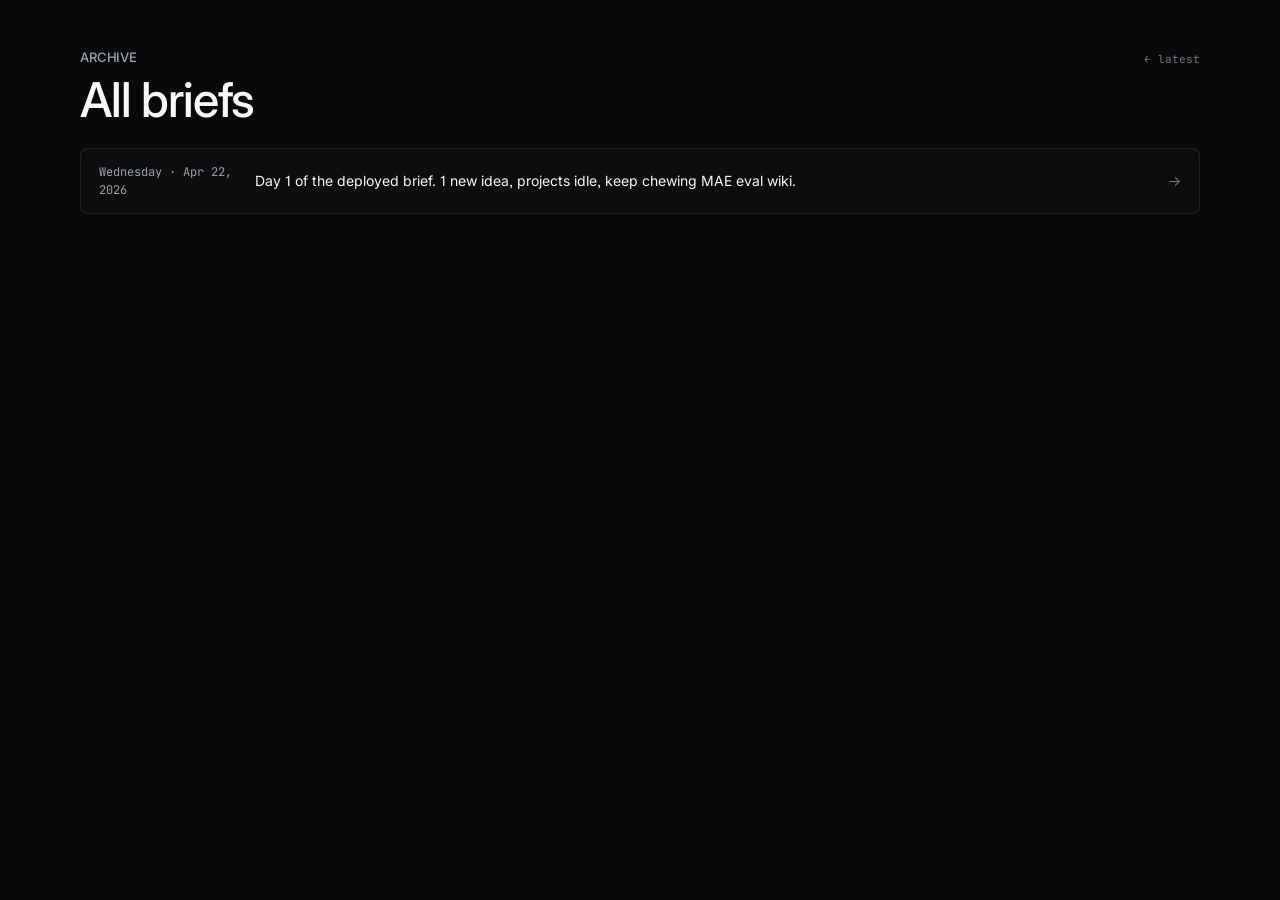
==== archive.html @ a748dc1f "init: data-driven morning brief dashboard v1" ====
<!DOCTYPE html>
<html lang="en">
<head>
<meta charset="UTF-8">
<meta name="viewport" content="width=device-width, initial-scale=1.0">
<title>Morning Brief — Archive</title>
<link rel="icon" href="data:image/svg+xml,%3Csvg xmlns='http://www.w3.org/2000/svg' viewBox='0 0 100 100'%3E%3Ctext y='.9em' font-size='90'%3E🌅%3C/text%3E%3C/svg%3E">
<link href="https://fonts.googleapis.com/css2?family=Inter:wght@300;400;500;600&family=JetBrains+Mono:wght@400;500&display=swap" rel="stylesheet">
<link rel="stylesheet" href="./assets/style.css">
</head>
<body>
<div class="container">
  <div class="header">
    <div class="date-line">Archive</div>
    <div class="stamp"><a href="./index.html">← latest</a></div>
  </div>
  <h1>All briefs</h1>
  <div id="list"><div class="loading">loading…</div></div>
</div>
<script>
const esc = s => String(s ?? "").replace(/[&<>"']/g, c => ({"&":"&amp;","<":"&lt;",">":"&gt;","\"":"&quot;","'":"&#39;"}[c]));
fetch("./data/index.json", { cache: "no-cache" })
  .then(r => r.json())
  .then(idx => {
    const items = (idx.briefs || []).sort((a,b) => b.date.localeCompare(a.date));
    document.getElementById("list").innerHTML = items.length === 0
      ? `<div class="loading">No briefs yet.</div>`
      : `<div class="archive-list">${items.map(b => `
          <a class="archive-item" href="./index.html?date=${esc(b.date)}">
            <span class="archive-date">${esc(b.date_display || b.date)}</span>
            <span class="archive-tldr">${esc(b.tldr_short || b.tldr || "")}</span>
            <span class="archive-arrow">→</span>
          </a>`).join("")}</div>`;
  })
  .catch(e => {
    document.getElementById("list").innerHTML = `<div class="error">Could not load archive: ${esc(e.message)}</div>`;
  });
</script>
</body>
</html>
---- assets/style.css ----
:root {
  --bg: #08090a;
  --panel: #0f1011;
  --surface: #191a1b;
  --surface-hi: #28282c;
  --text: #f7f8f8;
  --text-2: #d0d6e0;
  --text-3: #9ba0a8;
  --text-4: #72767d;
  --accent: #7170ff;
  --accent-bg: #5e6ad2;
  --border: rgba(255,255,255,0.08);
  --border-subtle: rgba(255,255,255,0.05);
  --green: #27a644;
  --amber: #f0b429;
  --rose: #f472b6;
  --emerald: #10b981;
}
* { box-sizing: border-box; margin: 0; padding: 0; }
html, body { background: var(--bg); color: var(--text); }
body {
  font-family: 'Inter', system-ui, -apple-system, 'Segoe UI', Roboto, sans-serif;
  font-feature-settings: "cv01", "ss03";
  font-weight: 400;
  line-height: 1.5;
  padding: 48px 32px;
  min-height: 100vh;
}
.container { max-width: 1120px; margin: 0 auto; }
.mono, code { font-family: 'JetBrains Mono', ui-monospace, SFMono-Regular, Menlo, Monaco, Consolas, monospace; }

/* Header */
.header { display: flex; justify-content: space-between; align-items: flex-end; margin-bottom: 8px; flex-wrap: wrap; gap: 12px; }
.date-line { font-size: 13px; font-weight: 510; color: var(--text-3); letter-spacing: -0.13px; text-transform: uppercase; }
.stamp { font-size: 11px; color: var(--text-4); font-family: 'JetBrains Mono', monospace; }
.stamp a { color: var(--text-4); text-decoration: none; margin-left: 12px; }
.stamp a:hover { color: var(--accent); }
h1 {
  font-size: 48px; font-weight: 510; line-height: 1.0;
  letter-spacing: -1.056px; color: var(--text);
  margin: 8px 0 24px 0;
}

/* TL;DR */
.tldr {
  background: rgba(113,112,255,0.06);
  border: 1px solid rgba(113,112,255,0.2);
  border-left: 3px solid var(--accent);
  padding: 16px 20px;
  border-radius: 8px;
  margin-bottom: 40px;
}
.tldr-label { font-size: 11px; font-weight: 590; color: var(--accent); letter-spacing: 0.5px; text-transform: uppercase; margin-bottom: 6px; }
.tldr-text { font-size: 17px; font-weight: 400; line-height: 1.5; color: var(--text); }
.tldr-text strong { font-weight: 590; }

/* Sections */
.section { margin-bottom: 40px; }
.section-head {
  display: flex; align-items: center; gap: 10px;
  margin-bottom: 16px;
  padding-bottom: 10px;
  border-bottom: 1px solid var(--border-subtle);
}
.section-icon { font-size: 16px; }
.section-title {
  font-size: 13px; font-weight: 590;
  color: var(--text-2);
  letter-spacing: 0.3px;
  text-transform: uppercase;
}
.section-meta { margin-left: auto; font-size: 11px; color: var(--text-4); font-family: 'JetBrains Mono', monospace; }

/* Focus cards (top 3) */
.focus-grid { display: grid; grid-template-columns: repeat(3, 1fr); gap: 12px; }
.focus-card {
  background: rgba(255,255,255,0.02);
  border: 1px solid var(--border);
  border-radius: 12px;
  padding: 20px;
  transition: background 0.2s;
}
.focus-card:hover { background: rgba(255,255,255,0.04); }
.focus-num { font-family: 'JetBrains Mono', monospace; font-size: 11px; color: var(--text-4); margin-bottom: 8px; }
.focus-title { font-size: 17px; font-weight: 590; letter-spacing: -0.165px; color: var(--text); margin-bottom: 8px; }
.focus-desc { font-size: 14px; color: var(--text-3); line-height: 1.5; }
.focus-tag {
  display: inline-block; margin-top: 12px;
  font-size: 11px; font-weight: 510;
  padding: 2px 8px;
  border-radius: 9999px;
  border: 1px solid var(--border);
  color: var(--text-3);
}

/* Pulse */
.pulse-grid { display: grid; grid-template-columns: 1fr 1fr; gap: 12px; }
.pulse-card {
  background: rgba(255,255,255,0.02);
  border: 1px solid var(--border);
  border-radius: 8px;
  padding: 16px 18px;
}
.pulse-row {
  display: grid; grid-template-columns: 1fr 80px auto; align-items: center; gap: 12px;
  padding: 10px 0;
  border-bottom: 1px solid var(--border-subtle);
  font-size: 14px;
}
.pulse-row.simple { grid-template-columns: 1fr auto; }
.pulse-row:last-child { border-bottom: none; }
.pulse-label { color: var(--text-2); }
.pulse-value { color: var(--text); font-weight: 510; font-family: 'JetBrains Mono', monospace; font-size: 13px; text-align: right; }
.mini-bar { height: 4px; width: 80px; background: var(--surface); border-radius: 2px; overflow: hidden; }
.mini-bar-fill { height: 100%; border-radius: 2px; }
.mini-bar-fill.green { background: var(--green); }
.mini-bar-fill.amber { background: var(--amber); }
.mini-bar-fill.gray { background: var(--text-4); }
.mini-bar-fill.accent { background: var(--accent); }

.dot { display: inline-block; width: 8px; height: 8px; border-radius: 50%; margin-right: 8px; vertical-align: middle; }
.dot.green { background: var(--green); box-shadow: 0 0 8px rgba(39,166,68,0.5); }
.dot.amber { background: var(--amber); }
.dot.gray { background: var(--text-4); }
.dot.rose { background: var(--rose); }
.dot.accent { background: var(--accent); }

/* Projects */
.proj-grid { display: grid; grid-template-columns: repeat(3, 1fr); gap: 12px; }
.proj-tile {
  background: rgba(255,255,255,0.02);
  border: 1px solid var(--border);
  border-radius: 8px;
  padding: 14px 16px;
}
.proj-name { font-size: 14px; font-weight: 590; color: var(--text); margin-bottom: 4px; }
.proj-status { font-size: 12px; color: var(--text-3); margin-bottom: 10px; }
.proj-bar { height: 5px; background: var(--surface-hi); border-radius: 2px; overflow: hidden; }
.proj-bar-fill { height: 100%; background: var(--accent); border-radius: 2px; }
.proj-next { font-size: 12px; color: var(--text-2); margin-top: 8px; padding-top: 8px; border-top: 1px solid var(--border-subtle); }
.proj-next-label { color: var(--text-4); font-family: 'JetBrains Mono', monospace; font-size: 10px; text-transform: uppercase; margin-right: 6px; }

/* Ideas */
.ideas-card {
  background: rgba(255,255,255,0.02);
  border: 1px solid var(--border);
  border-radius: 8px;
  padding: 4px 20px;
}
.idea-item { padding: 16px 0; border-bottom: 1px solid var(--border-subtle); }
.idea-item:last-child { border-bottom: none; }
.idea-title { font-size: 15px; font-weight: 510; color: var(--text); letter-spacing: -0.165px; }
.idea-quote { font-size: 13px; color: var(--text-3); margin-top: 4px; font-style: italic; border-left: 2px solid var(--border); padding-left: 10px; }
.idea-tags { margin-top: 8px; }
.tag {
  display: inline-block; font-size: 11px; color: var(--text-2);
  background: rgba(113,112,255,0.08); padding: 2px 8px;
  border-radius: 4px; margin-right: 4px;
  border: 1px solid rgba(113,112,255,0.15);
  font-family: 'JetBrains Mono', monospace;
}

/* Markdown-style block (fallback) */
.md-block { font-size: 14px; color: var(--text-2); line-height: 1.6; }
.md-block ul { margin-left: 20px; margin-top: 6px; }
.md-block li { margin: 4px 0; }
.md-block strong { color: var(--text); font-weight: 590; }
.md-block a { color: var(--accent); text-decoration: none; }

/* Footer & loading */
.footer { margin-top: 56px; padding-top: 20px; border-top: 1px solid var(--border-subtle); font-size: 12px; color: var(--text-4); text-align: center; }
.footer a { color: var(--accent); text-decoration: none; margin: 0 6px; }
.loading, .error { text-align: center; padding: 120px 20px; color: var(--text-3); font-family: 'JetBrains Mono', monospace; }
.error { color: var(--rose); }

/* Archive page */
.archive-list { display: flex; flex-direction: column; gap: 8px; }
.archive-item {
  display: grid; grid-template-columns: 140px 1fr auto; gap: 16px; align-items: center;
  background: rgba(255,255,255,0.02);
  border: 1px solid var(--border);
  border-radius: 8px;
  padding: 14px 18px;
  text-decoration: none; color: var(--text-2);
  transition: background 0.15s, border-color 0.15s;
}
.archive-item:hover { background: rgba(113,112,255,0.06); border-color: rgba(113,112,255,0.3); }
.archive-date { font-family: 'JetBrains Mono', monospace; font-size: 12px; color: var(--text-3); }
.archive-tldr { font-size: 14px; color: var(--text); }
.archive-arrow { color: var(--text-4); font-size: 14px; }

@media (max-width: 720px) {
  body { padding: 24px 16px; }
  h1 { font-size: 32px; letter-spacing: -0.704px; }
  .focus-grid, .pulse-grid, .proj-grid { grid-template-columns: 1fr; }
  .archive-item { grid-template-columns: 1fr; gap: 4px; }
}
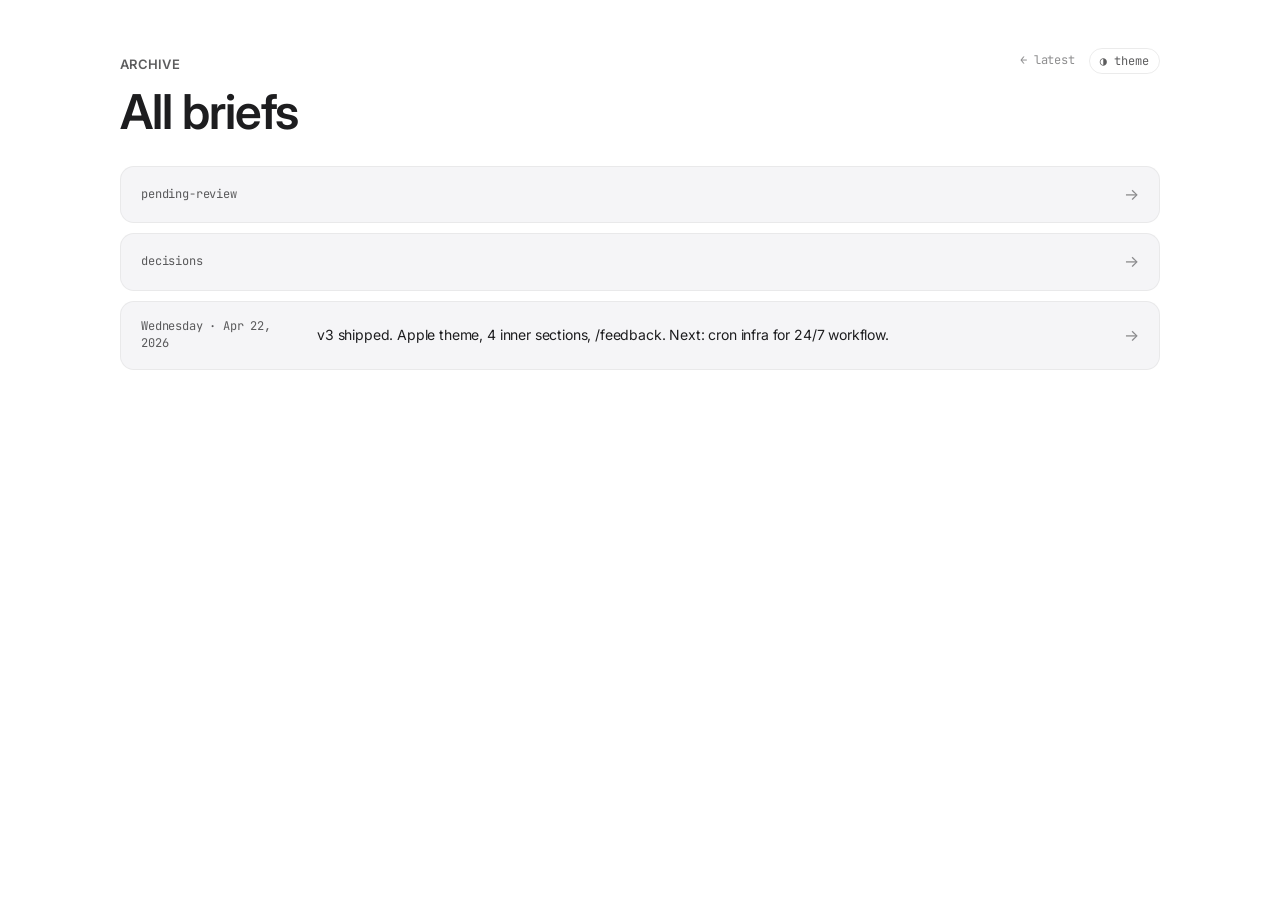
==== commit 901f620f: "v3.0: Apple redesign + inner pages + /feedback + D004-D009 locked - decisions.json: D004 (auto-OS th" ====
--- a/archive.html
+++ b/archive.html
@@ -7,12 +7,16 @@
 <link rel="icon" href="data:image/svg+xml,%3Csvg xmlns='http://www.w3.org/2000/svg' viewBox='0 0 100 100'%3E%3Ctext y='.9em' font-size='90'%3E🌅%3C/text%3E%3C/svg%3E">
 <link href="https://fonts.googleapis.com/css2?family=Inter:wght@300;400;500;600&family=JetBrains+Mono:wght@400;500&display=swap" rel="stylesheet">
 <link rel="stylesheet" href="./assets/style.css">
+<script>(function(){const s=localStorage.getItem("morningbrief.theme");if(s==="light"||s==="dark")document.documentElement.setAttribute("data-theme",s);})();</script>
 </head>
 <body>
 <div class="container">
   <div class="header">
     <div class="date-line">Archive</div>
-    <div class="stamp"><a href="./index.html">← latest</a></div>
+    <div class="stamp">
+      <a href="./index.html">← latest</a>
+      <button class="theme-toggle" onclick="(function(){const c=document.documentElement.getAttribute('data-theme');const os=matchMedia('(prefers-color-scheme: dark)').matches?'dark':'light';const n=c?(c==='dark'?'light':'dark'):(os==='dark'?'light':'dark');document.documentElement.setAttribute('data-theme',n);localStorage.setItem('morningbrief.theme',n);})()">◑ theme</button>
+    </div>
   </div>
   <h1>All briefs</h1>
   <div id="list"><div class="loading">loading…</div></div>
--- a/assets/style.css
+++ b/assets/style.css
@@ -1,105 +1,183 @@
+/* ============================================================
+   Morning Brief v3 — Apple-inspired design system
+   Light-first; dark variants via [data-theme="dark"] / prefers-color-scheme
+   ============================================================ */
+
 :root {
-  --bg: #08090a;
-  --panel: #0f1011;
-  --surface: #191a1b;
-  --surface-hi: #28282c;
-  --text: #f7f8f8;
-  --text-2: #d0d6e0;
-  --text-3: #9ba0a8;
-  --text-4: #72767d;
-  --accent: #7170ff;
-  --accent-bg: #5e6ad2;
-  --border: rgba(255,255,255,0.08);
-  --border-subtle: rgba(255,255,255,0.05);
-  --green: #27a644;
-  --amber: #f0b429;
-  --rose: #f472b6;
+  /* Light (default) */
+  --bg: #ffffff;
+  --bg-alt: #f5f5f7;
+  --panel: #ffffff;
+  --surface: #f5f5f7;
+  --surface-hi: #ededf2;
+  --text: #1d1d1f;
+  --text-2: rgba(29,29,31,0.92);
+  --text-3: rgba(29,29,31,0.72);
+  --text-4: rgba(29,29,31,0.50);
+  --accent: #0071e3;        /* Apple blue */
+  --accent-hover: #0077ed;
+  --accent-soft: rgba(0,113,227,0.08);
+  --border: rgba(0,0,0,0.08);
+  --border-subtle: rgba(0,0,0,0.05);
+  --green: #1d8c3a;
+  --amber: #b87a00;
+  --rose: #c026d3;
   --emerald: #10b981;
-}
+  --shadow-card: 0 1px 2px rgba(0,0,0,0.04), 0 8px 24px rgba(0,0,0,0.06);
+  --shadow-hero: 0 4px 40px rgba(0,0,0,0.08);
+  --radius-pill: 980px;
+  --radius-card: 14px;
+  --radius-small: 8px;
+
+  --font-body: -apple-system, BlinkMacSystemFont, 'SF Pro Text', 'Inter', system-ui, 'Segoe UI', Roboto, sans-serif;
+  --font-display: -apple-system, BlinkMacSystemFont, 'SF Pro Display', 'Inter', system-ui, sans-serif;
+  --font-mono: ui-monospace, 'SF Mono', 'JetBrains Mono', Menlo, Monaco, Consolas, monospace;
+}
+
+[data-theme="dark"] {
+  --bg: #000000;
+  --bg-alt: #101012;
+  --panel: #0f0f11;
+  --surface: #17171a;
+  --surface-hi: #24242a;
+  --text: #f5f5f7;
+  --text-2: rgba(245,245,247,0.86);
+  --text-3: rgba(245,245,247,0.60);
+  --text-4: rgba(245,245,247,0.40);
+  --accent: #2997ff;
+  --accent-hover: #5cb0ff;
+  --accent-soft: rgba(41,151,255,0.12);
+  --border: rgba(255,255,255,0.10);
+  --border-subtle: rgba(255,255,255,0.06);
+  --green: #30d158;
+  --amber: #ffd60a;
+  --rose: #ff375f;
+  --emerald: #30d158;
+  --shadow-card: 0 1px 2px rgba(0,0,0,0.30), 0 8px 32px rgba(0,0,0,0.40);
+  --shadow-hero: 0 4px 60px rgba(0,0,0,0.60);
+}
+
+@media (prefers-color-scheme: dark) {
+  :root:not([data-theme="light"]) {
+    --bg: #000000;
+    --bg-alt: #101012;
+    --panel: #0f0f11;
+    --surface: #17171a;
+    --surface-hi: #24242a;
+    --text: #f5f5f7;
+    --text-2: rgba(245,245,247,0.86);
+    --text-3: rgba(245,245,247,0.60);
+    --text-4: rgba(245,245,247,0.40);
+    --accent: #2997ff;
+    --accent-hover: #5cb0ff;
+    --accent-soft: rgba(41,151,255,0.12);
+    --border: rgba(255,255,255,0.10);
+    --border-subtle: rgba(255,255,255,0.06);
+    --green: #30d158;
+    --amber: #ffd60a;
+    --rose: #ff375f;
+    --emerald: #30d158;
+    --shadow-card: 0 1px 2px rgba(0,0,0,0.30), 0 8px 32px rgba(0,0,0,0.40);
+    --shadow-hero: 0 4px 60px rgba(0,0,0,0.60);
+  }
+}
+
 * { box-sizing: border-box; margin: 0; padding: 0; }
 html, body { background: var(--bg); color: var(--text); }
 body {
-  font-family: 'Inter', system-ui, -apple-system, 'Segoe UI', Roboto, sans-serif;
-  font-feature-settings: "cv01", "ss03";
+  font-family: var(--font-body);
   font-weight: 400;
-  line-height: 1.5;
-  padding: 48px 32px;
+  line-height: 1.47;
+  letter-spacing: -0.01em;
+  padding: 48px 32px 80px;
   min-height: 100vh;
-}
-.container { max-width: 1120px; margin: 0 auto; }
-.mono, code { font-family: 'JetBrains Mono', ui-monospace, SFMono-Regular, Menlo, Monaco, Consolas, monospace; }
-
-/* Header */
-.header { display: flex; justify-content: space-between; align-items: flex-end; margin-bottom: 8px; flex-wrap: wrap; gap: 12px; }
-.date-line { font-size: 13px; font-weight: 510; color: var(--text-3); letter-spacing: -0.13px; text-transform: uppercase; }
-.stamp { font-size: 11px; color: var(--text-4); font-family: 'JetBrains Mono', monospace; }
-.stamp a { color: var(--text-4); text-decoration: none; margin-left: 12px; }
+  -webkit-font-smoothing: antialiased;
+  -moz-osx-font-smoothing: grayscale;
+  transition: background 0.3s ease, color 0.3s ease;
+}
+.container { max-width: 1040px; margin: 0 auto; }
+.mono, code { font-family: var(--font-mono); }
+
+/* ---------- Header ---------- */
+.header { display: flex; justify-content: space-between; align-items: flex-end; margin-bottom: 12px; flex-wrap: wrap; gap: 12px; }
+.date-line { font-size: 13px; font-weight: 590; color: var(--text-3); letter-spacing: 0.02em; text-transform: uppercase; }
+.stamp { font-size: 12px; color: var(--text-4); font-family: var(--font-mono); display: flex; align-items: center; gap: 14px; }
+.stamp a { color: var(--text-4); text-decoration: none; transition: color 0.15s; }
 .stamp a:hover { color: var(--accent); }
+.theme-toggle {
+  background: none; border: 1px solid var(--border);
+  color: var(--text-3); font-family: var(--font-mono); font-size: 12px;
+  padding: 4px 10px; border-radius: var(--radius-pill);
+  cursor: pointer; transition: all 0.15s;
+}
+.theme-toggle:hover { color: var(--accent); border-color: var(--accent); }
+
 h1 {
-  font-size: 48px; font-weight: 510; line-height: 1.0;
-  letter-spacing: -1.056px; color: var(--text);
-  margin: 8px 0 24px 0;
-}
-
-/* TL;DR */
+  font-family: var(--font-display);
+  font-size: 48px; font-weight: 600; line-height: 1.08;
+  letter-spacing: -0.022em; color: var(--text);
+  margin: 8px 0 28px 0;
+}
+
+/* ---------- TL;DR ---------- */
 .tldr {
-  background: rgba(113,112,255,0.06);
-  border: 1px solid rgba(113,112,255,0.2);
-  border-left: 3px solid var(--accent);
-  padding: 16px 20px;
-  border-radius: 8px;
-  margin-bottom: 40px;
-}
-.tldr-label { font-size: 11px; font-weight: 590; color: var(--accent); letter-spacing: 0.5px; text-transform: uppercase; margin-bottom: 6px; }
-.tldr-text { font-size: 17px; font-weight: 400; line-height: 1.5; color: var(--text); }
-.tldr-text strong { font-weight: 590; }
-
-/* Sections */
-.section { margin-bottom: 40px; }
+  background: var(--accent-soft);
+  border: 1px solid color-mix(in srgb, var(--accent) 18%, transparent);
+  padding: 18px 22px;
+  border-radius: var(--radius-card);
+  margin-bottom: 44px;
+}
+.tldr-label { font-size: 11px; font-weight: 700; color: var(--accent); letter-spacing: 0.08em; text-transform: uppercase; margin-bottom: 6px; }
+.tldr-text { font-size: 17px; font-weight: 400; line-height: 1.47; color: var(--text); letter-spacing: -0.022em; }
+.tldr-text strong { font-weight: 600; }
+
+/* ---------- Sections ---------- */
+.section { margin-bottom: 48px; }
 .section-head {
-  display: flex; align-items: center; gap: 10px;
-  margin-bottom: 16px;
+  display: flex; align-items: baseline; gap: 10px;
+  margin-bottom: 18px;
   padding-bottom: 10px;
   border-bottom: 1px solid var(--border-subtle);
 }
-.section-icon { font-size: 16px; }
+.section-icon { font-size: 17px; }
 .section-title {
-  font-size: 13px; font-weight: 590;
+  font-family: var(--font-display);
+  font-size: 13px; font-weight: 600;
   color: var(--text-2);
-  letter-spacing: 0.3px;
+  letter-spacing: 0.04em;
   text-transform: uppercase;
 }
-.section-meta { margin-left: auto; font-size: 11px; color: var(--text-4); font-family: 'JetBrains Mono', monospace; }
-
-/* Focus cards (top 3) */
-.focus-grid { display: grid; grid-template-columns: repeat(3, 1fr); gap: 12px; }
+.section-meta { margin-left: auto; font-size: 11px; color: var(--text-4); font-family: var(--font-mono); }
+
+/* ---------- Focus cards (top 3) ---------- */
+.focus-grid { display: grid; grid-template-columns: repeat(3, 1fr); gap: 14px; }
 .focus-card {
-  background: rgba(255,255,255,0.02);
-  border: 1px solid var(--border);
-  border-radius: 12px;
-  padding: 20px;
-  transition: background 0.2s;
-}
-.focus-card:hover { background: rgba(255,255,255,0.04); }
-.focus-num { font-family: 'JetBrains Mono', monospace; font-size: 11px; color: var(--text-4); margin-bottom: 8px; }
-.focus-title { font-size: 17px; font-weight: 590; letter-spacing: -0.165px; color: var(--text); margin-bottom: 8px; }
+  background: var(--bg-alt);
+  border: 1px solid var(--border-subtle);
+  border-radius: var(--radius-card);
+  padding: 22px;
+  transition: transform 0.15s ease, box-shadow 0.15s ease;
+}
+.focus-card:hover { transform: translateY(-1px); box-shadow: var(--shadow-card); }
+.focus-num { font-family: var(--font-mono); font-size: 11px; color: var(--text-4); margin-bottom: 10px; letter-spacing: 0.04em; }
+.focus-title { font-family: var(--font-display); font-size: 18px; font-weight: 600; letter-spacing: -0.02em; color: var(--text); margin-bottom: 8px; line-height: 1.25; }
 .focus-desc { font-size: 14px; color: var(--text-3); line-height: 1.5; }
 .focus-tag {
-  display: inline-block; margin-top: 12px;
+  display: inline-block; margin-top: 14px;
   font-size: 11px; font-weight: 510;
-  padding: 2px 8px;
-  border-radius: 9999px;
+  padding: 3px 10px;
+  border-radius: var(--radius-pill);
   border: 1px solid var(--border);
   color: var(--text-3);
 }
 
-/* Pulse */
-.pulse-grid { display: grid; grid-template-columns: 1fr 1fr; gap: 12px; }
+/* ---------- Pulse ---------- */
+.pulse-grid { display: grid; grid-template-columns: 1fr 1fr; gap: 14px; }
 .pulse-card {
-  background: rgba(255,255,255,0.02);
-  border: 1px solid var(--border);
-  border-radius: 8px;
-  padding: 16px 18px;
+  background: var(--bg-alt);
+  border: 1px solid var(--border-subtle);
+  border-radius: var(--radius-card);
+  padding: 18px 20px;
 }
 .pulse-row {
   display: grid; grid-template-columns: 1fr 80px auto; align-items: center; gap: 12px;
@@ -110,8 +188,8 @@
 .pulse-row.simple { grid-template-columns: 1fr auto; }
 .pulse-row:last-child { border-bottom: none; }
 .pulse-label { color: var(--text-2); }
-.pulse-value { color: var(--text); font-weight: 510; font-family: 'JetBrains Mono', monospace; font-size: 13px; text-align: right; }
-.mini-bar { height: 4px; width: 80px; background: var(--surface); border-radius: 2px; overflow: hidden; }
+.pulse-value { color: var(--text); font-weight: 590; font-family: var(--font-mono); font-size: 13px; text-align: right; }
+.mini-bar { height: 4px; width: 80px; background: var(--surface-hi); border-radius: 2px; overflow: hidden; }
 .mini-bar-fill { height: 100%; border-radius: 2px; }
 .mini-bar-fill.green { background: var(--green); }
 .mini-bar-fill.amber { background: var(--amber); }
@@ -119,79 +197,211 @@
 .mini-bar-fill.accent { background: var(--accent); }
 
 .dot { display: inline-block; width: 8px; height: 8px; border-radius: 50%; margin-right: 8px; vertical-align: middle; }
-.dot.green { background: var(--green); box-shadow: 0 0 8px rgba(39,166,68,0.5); }
+.dot.green { background: var(--green); }
 .dot.amber { background: var(--amber); }
 .dot.gray { background: var(--text-4); }
 .dot.rose { background: var(--rose); }
 .dot.accent { background: var(--accent); }
 
-/* Projects */
-.proj-grid { display: grid; grid-template-columns: repeat(3, 1fr); gap: 12px; }
+/* ---------- Projects ---------- */
+.proj-grid { display: grid; grid-template-columns: repeat(3, 1fr); gap: 14px; }
 .proj-tile {
-  background: rgba(255,255,255,0.02);
-  border: 1px solid var(--border);
-  border-radius: 8px;
-  padding: 14px 16px;
-}
-.proj-name { font-size: 14px; font-weight: 590; color: var(--text); margin-bottom: 4px; }
-.proj-status { font-size: 12px; color: var(--text-3); margin-bottom: 10px; }
-.proj-bar { height: 5px; background: var(--surface-hi); border-radius: 2px; overflow: hidden; }
-.proj-bar-fill { height: 100%; background: var(--accent); border-radius: 2px; }
-.proj-next { font-size: 12px; color: var(--text-2); margin-top: 8px; padding-top: 8px; border-top: 1px solid var(--border-subtle); }
-.proj-next-label { color: var(--text-4); font-family: 'JetBrains Mono', monospace; font-size: 10px; text-transform: uppercase; margin-right: 6px; }
-
-/* Ideas */
+  background: var(--bg-alt);
+  border: 1px solid var(--border-subtle);
+  border-radius: var(--radius-card);
+  padding: 18px;
+  transition: transform 0.15s ease, box-shadow 0.15s ease;
+  text-decoration: none;
+  color: inherit;
+  display: block;
+}
+.proj-tile:hover { transform: translateY(-1px); box-shadow: var(--shadow-card); }
+.proj-name { font-family: var(--font-display); font-size: 15px; font-weight: 600; color: var(--text); margin-bottom: 4px; letter-spacing: -0.01em; }
+.proj-status { font-size: 12px; color: var(--text-3); margin-bottom: 12px; }
+.proj-bar { height: 5px; background: var(--surface-hi); border-radius: 3px; overflow: hidden; }
+.proj-bar-fill { height: 100%; background: var(--accent); border-radius: 3px; transition: width 0.3s ease; }
+.proj-next { font-size: 12px; color: var(--text-2); margin-top: 10px; padding-top: 10px; border-top: 1px solid var(--border-subtle); }
+.proj-next-label { color: var(--text-4); font-family: var(--font-mono); font-size: 10px; text-transform: uppercase; margin-right: 6px; letter-spacing: 0.06em; }
+
+/* ---------- Ideas ---------- */
 .ideas-card {
-  background: rgba(255,255,255,0.02);
-  border: 1px solid var(--border);
-  border-radius: 8px;
-  padding: 4px 20px;
-}
-.idea-item { padding: 16px 0; border-bottom: 1px solid var(--border-subtle); }
+  background: var(--bg-alt);
+  border: 1px solid var(--border-subtle);
+  border-radius: var(--radius-card);
+  padding: 4px 22px;
+}
+.idea-item { padding: 18px 0; border-bottom: 1px solid var(--border-subtle); }
 .idea-item:last-child { border-bottom: none; }
-.idea-title { font-size: 15px; font-weight: 510; color: var(--text); letter-spacing: -0.165px; }
-.idea-quote { font-size: 13px; color: var(--text-3); margin-top: 4px; font-style: italic; border-left: 2px solid var(--border); padding-left: 10px; }
-.idea-tags { margin-top: 8px; }
+.idea-title { font-family: var(--font-display); font-size: 16px; font-weight: 600; color: var(--text); letter-spacing: -0.018em; }
+.idea-quote { font-size: 13px; color: var(--text-3); margin-top: 6px; font-style: italic; border-left: 2px solid var(--border); padding-left: 12px; }
+.idea-tags { margin-top: 10px; }
 .tag {
   display: inline-block; font-size: 11px; color: var(--text-2);
-  background: rgba(113,112,255,0.08); padding: 2px 8px;
-  border-radius: 4px; margin-right: 4px;
-  border: 1px solid rgba(113,112,255,0.15);
-  font-family: 'JetBrains Mono', monospace;
-}
-
-/* Markdown-style block (fallback) */
-.md-block { font-size: 14px; color: var(--text-2); line-height: 1.6; }
-.md-block ul { margin-left: 20px; margin-top: 6px; }
-.md-block li { margin: 4px 0; }
-.md-block strong { color: var(--text); font-weight: 590; }
+  background: var(--accent-soft);
+  padding: 3px 10px;
+  border-radius: var(--radius-pill);
+  margin-right: 4px;
+  font-family: var(--font-mono);
+}
+
+/* ---------- Markdown block ---------- */
+.md-block { font-size: 15px; color: var(--text-2); line-height: 1.65; }
+.md-block ul { margin-left: 20px; margin-top: 8px; }
+.md-block li { margin: 5px 0; }
+.md-block strong { color: var(--text); font-weight: 600; }
 .md-block a { color: var(--accent); text-decoration: none; }
-
-/* Footer & loading */
-.footer { margin-top: 56px; padding-top: 20px; border-top: 1px solid var(--border-subtle); font-size: 12px; color: var(--text-4); text-align: center; }
+.md-block a:hover { text-decoration: underline; }
+.md-block code { background: var(--surface); border: 1px solid var(--border-subtle); padding: 1px 6px; border-radius: 4px; font-size: 13px; }
+
+/* ---------- Paper of the day ---------- */
+.paper-card {
+  background: var(--bg-alt);
+  border: 1px solid var(--border-subtle);
+  border-left: 3px solid var(--accent);
+  border-radius: var(--radius-card);
+  padding: 22px 24px;
+}
+.paper-meta-row { display: flex; flex-wrap: wrap; gap: 6px; margin-bottom: 14px; }
+.paper-pill {
+  font-size: 11px; font-weight: 510; color: var(--text-3);
+  background: var(--surface);
+  border: 1px solid var(--border-subtle);
+  padding: 3px 10px; border-radius: var(--radius-pill);
+}
+.paper-pill.mono { font-family: var(--font-mono); }
+.paper-title { font-family: var(--font-display); font-size: 22px; font-weight: 600; color: var(--text); letter-spacing: -0.022em; line-height: 1.2; margin-bottom: 6px; }
+.paper-title a { color: var(--text); text-decoration: none; }
+.paper-title a:hover { color: var(--accent); }
+.paper-authors { font-size: 13px; color: var(--text-3); margin-bottom: 16px; font-style: italic; }
+.paper-tldr, .paper-why { font-size: 14px; color: var(--text-2); line-height: 1.55; margin: 12px 0; padding-left: 14px; border-left: 2px solid var(--border-subtle); }
+.paper-label { display: inline-block; font-size: 10px; font-weight: 700; color: var(--accent); letter-spacing: 0.08em; text-transform: uppercase; margin-right: 8px; font-family: var(--font-mono); }
+.paper-findings { margin: 12px 0 6px 22px; font-size: 13px; color: var(--text-2); line-height: 1.6; }
+.paper-findings li::marker { color: var(--accent); }
+.paper-actions { margin-top: 16px; display: flex; gap: 16px; }
+.paper-link { font-size: 14px; color: var(--accent); text-decoration: none; font-weight: 510; padding: 6px 14px; border: 1px solid var(--accent); border-radius: var(--radius-pill); transition: all 0.15s; }
+.paper-link:hover { background: var(--accent); color: #fff; }
+
+/* ---------- Trends ---------- */
+.trends-grid { display: grid; grid-template-columns: repeat(3, 1fr); gap: 14px; }
+.trend-card {
+  background: var(--bg-alt);
+  border: 1px solid var(--border-subtle);
+  border-radius: var(--radius-card);
+  padding: 18px 20px;
+  display: flex; flex-direction: column; gap: 10px;
+  transition: transform 0.15s ease, box-shadow 0.15s ease;
+}
+.trend-card:hover { transform: translateY(-1px); box-shadow: var(--shadow-card); }
+.trend-num { font-family: var(--font-mono); font-size: 11px; color: var(--text-4); letter-spacing: 0.04em; }
+.trend-source { display: flex; flex-wrap: wrap; gap: 6px; }
+.trend-pill {
+  font-size: 10px; font-weight: 510; color: var(--text-3);
+  background: var(--surface);
+  border: 1px solid var(--border-subtle);
+  padding: 3px 8px; border-radius: var(--radius-pill);
+  text-transform: uppercase; letter-spacing: 0.04em;
+}
+.trend-pill.mono { font-family: var(--font-mono); text-transform: none; color: var(--green); }
+.trend-title { font-family: var(--font-display); font-size: 15px; font-weight: 600; color: var(--text); line-height: 1.35; letter-spacing: -0.015em; }
+.trend-title a { color: var(--text); text-decoration: none; }
+.trend-title a:hover { color: var(--accent); }
+.trend-summary { font-size: 13px; color: var(--text-3); line-height: 1.5; }
+.trend-why { font-size: 12px; color: var(--text-2); margin-top: 4px; padding-top: 10px; border-top: 1px solid var(--border-subtle); }
+.trend-label { font-size: 10px; color: var(--accent); letter-spacing: 0.06em; margin-right: 6px; font-family: var(--font-mono); font-weight: 700; }
+
+/* ---------- Review points ---------- */
+.review-card {
+  background: color-mix(in srgb, var(--rose) 6%, var(--bg-alt));
+  border: 1px solid color-mix(in srgb, var(--rose) 20%, var(--border-subtle));
+  border-left: 3px solid var(--rose);
+  border-radius: var(--radius-card);
+  padding: 8px 22px;
+}
+.review-item { display: grid; grid-template-columns: 36px 1fr; gap: 14px; padding: 18px 0; border-bottom: 1px solid var(--border-subtle); }
+.review-item:last-child { border-bottom: none; }
+.review-num { font-family: var(--font-mono); font-size: 14px; color: var(--rose); font-weight: 600; padding-top: 2px; }
+.review-q { font-family: var(--font-display); font-size: 15px; font-weight: 600; color: var(--text); letter-spacing: -0.015em; line-height: 1.4; }
+.review-ctx { font-size: 13px; color: var(--text-3); margin-top: 6px; line-height: 1.5; }
+.review-opts { margin-top: 12px; display: flex; flex-wrap: wrap; gap: 6px; }
+.review-opt {
+  font-size: 12px; color: var(--text-2);
+  background: color-mix(in srgb, var(--rose) 8%, transparent);
+  border: 1px solid color-mix(in srgb, var(--rose) 22%, transparent);
+  padding: 4px 12px; border-radius: var(--radius-pill);
+}
+
+/* ---------- Overnight log ---------- */
+.log-card {
+  background: var(--bg-alt);
+  border: 1px solid var(--border-subtle);
+  border-radius: var(--radius-card);
+  padding: 4px 22px;
+}
+.log-item { display: grid; grid-template-columns: 72px 1fr; gap: 14px; padding: 14px 0; border-bottom: 1px solid var(--border-subtle); }
+.log-item:last-child { border-bottom: none; }
+.log-time { font-size: 11px; color: var(--text-4); padding-top: 2px; font-family: var(--font-mono); }
+.log-title { font-size: 14px; font-weight: 590; color: var(--text); line-height: 1.4; }
+.log-status {
+  display: inline-block; font-size: 10px; font-weight: 700;
+  padding: 2px 8px; border-radius: var(--radius-pill); margin-right: 8px;
+  text-transform: uppercase; letter-spacing: 0.06em;
+  font-family: var(--font-mono);
+}
+.log-status.log-shipped { background: color-mix(in srgb, var(--green) 15%, transparent); color: var(--green); }
+.log-status.log-in-progress { background: color-mix(in srgb, var(--amber) 15%, transparent); color: var(--amber); }
+.log-status.log-blocked { background: color-mix(in srgb, var(--rose) 15%, transparent); color: var(--rose); }
+.log-status.log-info { background: var(--accent-soft); color: var(--accent); }
+.log-detail { font-size: 13px; color: var(--text-3); line-height: 1.5; margin-top: 4px; }
+.log-links { margin-top: 8px; font-size: 12px; display: flex; gap: 6px; flex-wrap: wrap; }
+.log-links a { color: var(--accent); text-decoration: none; padding: 2px 10px; border: 1px solid var(--border); border-radius: var(--radius-pill); }
+.log-links a:hover { background: var(--accent); color: #fff; border-color: var(--accent); }
+
+/* ---------- Drilldown cards (hub → inner pages) ---------- */
+.drilldown-grid { display: grid; grid-template-columns: repeat(2, 1fr); gap: 14px; }
+.drilldown-card {
+  display: block;
+  background: var(--bg-alt);
+  border: 1px solid var(--border-subtle);
+  border-radius: var(--radius-card);
+  padding: 22px 24px;
+  text-decoration: none;
+  color: inherit;
+  transition: transform 0.15s ease, box-shadow 0.15s ease;
+}
+.drilldown-card:hover { transform: translateY(-1px); box-shadow: var(--shadow-card); }
+.drilldown-icon { font-size: 22px; margin-bottom: 10px; display: block; }
+.drilldown-title { font-family: var(--font-display); font-size: 18px; font-weight: 600; color: var(--text); letter-spacing: -0.02em; margin-bottom: 4px; }
+.drilldown-sub { font-size: 14px; color: var(--text-3); margin-bottom: 14px; line-height: 1.5; }
+.drilldown-stats { display: flex; gap: 14px; font-size: 12px; color: var(--text-3); font-family: var(--font-mono); }
+.drilldown-stats strong { color: var(--text); font-weight: 600; }
+.drilldown-cta { margin-top: 14px; font-size: 13px; color: var(--accent); font-weight: 510; }
+
+/* ---------- Footer & loading ---------- */
+.footer { margin-top: 64px; padding-top: 24px; border-top: 1px solid var(--border-subtle); font-size: 12px; color: var(--text-4); text-align: center; }
 .footer a { color: var(--accent); text-decoration: none; margin: 0 6px; }
-.loading, .error { text-align: center; padding: 120px 20px; color: var(--text-3); font-family: 'JetBrains Mono', monospace; }
+.loading, .error { text-align: center; padding: 120px 20px; color: var(--text-3); font-family: var(--font-mono); }
 .error { color: var(--rose); }
 
-/* Archive page */
-.archive-list { display: flex; flex-direction: column; gap: 8px; }
+/* ---------- Archive ---------- */
+.archive-list { display: flex; flex-direction: column; gap: 10px; }
 .archive-item {
-  display: grid; grid-template-columns: 140px 1fr auto; gap: 16px; align-items: center;
-  background: rgba(255,255,255,0.02);
-  border: 1px solid var(--border);
-  border-radius: 8px;
-  padding: 14px 18px;
+  display: grid; grid-template-columns: 160px 1fr auto; gap: 16px; align-items: center;
+  background: var(--bg-alt);
+  border: 1px solid var(--border-subtle);
+  border-radius: var(--radius-card);
+  padding: 16px 20px;
   text-decoration: none; color: var(--text-2);
-  transition: background 0.15s, border-color 0.15s;
-}
-.archive-item:hover { background: rgba(113,112,255,0.06); border-color: rgba(113,112,255,0.3); }
-.archive-date { font-family: 'JetBrains Mono', monospace; font-size: 12px; color: var(--text-3); }
+  transition: transform 0.15s, box-shadow 0.15s;
+}
+.archive-item:hover { transform: translateY(-1px); box-shadow: var(--shadow-card); }
+.archive-date { font-family: var(--font-mono); font-size: 12px; color: var(--text-3); }
 .archive-tldr { font-size: 14px; color: var(--text); }
-.archive-arrow { color: var(--text-4); font-size: 14px; }
+.archive-arrow { color: var(--text-4); font-size: 16px; }
 
 @media (max-width: 720px) {
-  body { padding: 24px 16px; }
-  h1 { font-size: 32px; letter-spacing: -0.704px; }
-  .focus-grid, .pulse-grid, .proj-grid { grid-template-columns: 1fr; }
+  body { padding: 28px 18px 80px; }
+  h1 { font-size: 32px; letter-spacing: -0.022em; }
+  .focus-grid, .pulse-grid, .proj-grid, .trends-grid, .drilldown-grid { grid-template-columns: 1fr; }
   .archive-item { grid-template-columns: 1fr; gap: 4px; }
-}
+  .log-item { grid-template-columns: 56px 1fr; gap: 8px; }
+}
